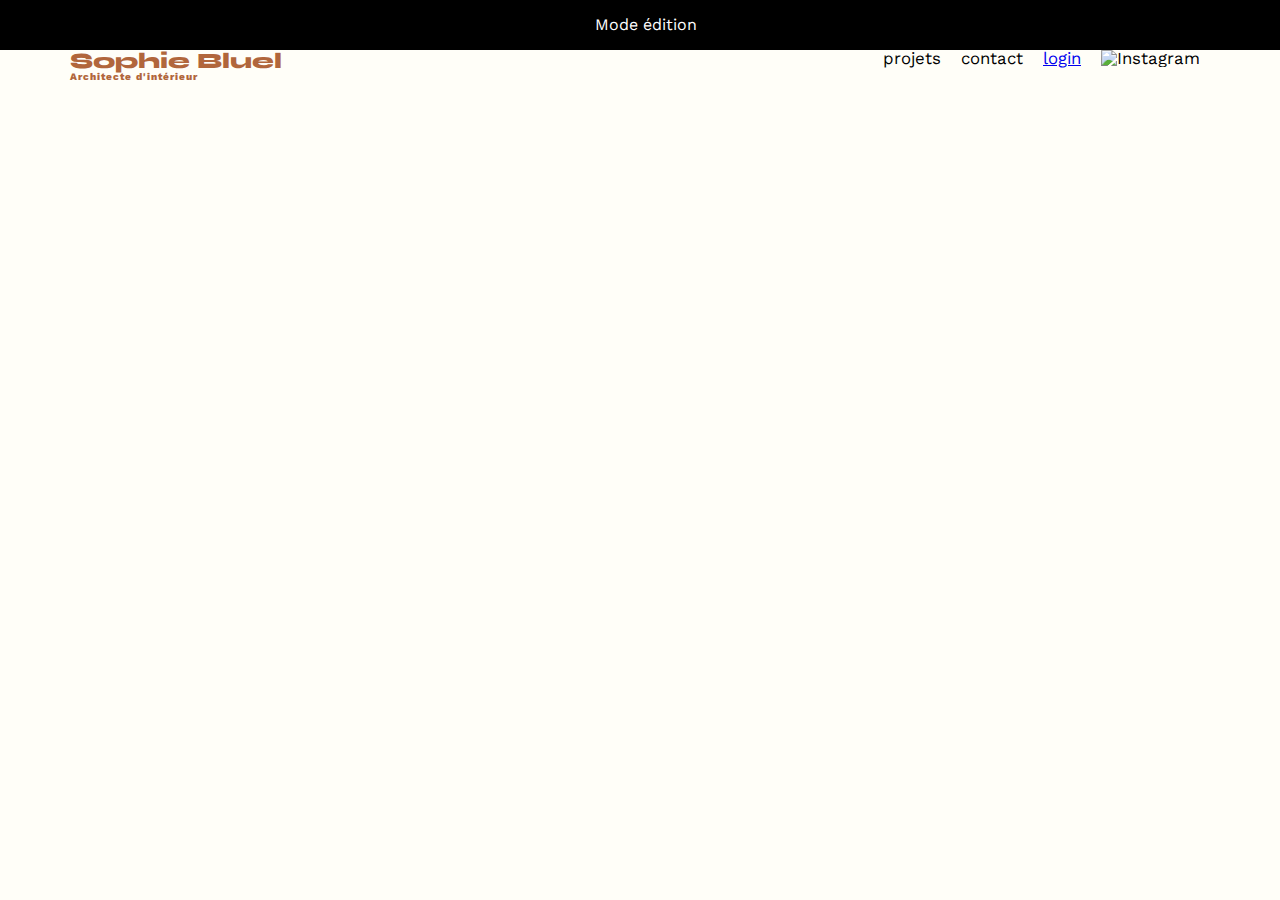
==== FrontEnd/index.html @ 88c57990 "Nouvelle mise à jour concernant les fonctionnalités liées à la modal" ====
<!DOCTYPE html>
<html lang="fr">
<head>
	<meta charset="UTF-8">
	<title>Sophie Bluel - Architecte d'intérieur</title>
	<meta name="viewport" content="width=device-width, initial-scale=1.0">
	<link rel="preconnect" href="https://fonts.googleapis.com">
	<link rel="preconnect" href="https://fonts.gstatic.com" crossorigin>
	<link href="https://fonts.googleapis.com/css2?family=Syne:wght@700;800&family=Work+Sans&display=swap" rel="stylesheet">
	<script src="https://kit.fontawesome.com/cca2fd5ffb.js" crossorigin="anonymous"></script>
	<meta name="description" content="">
	<link rel="stylesheet" href="./assets/style.css">
	<link rel="stylesheet" href="./assets/categories.css">
	<script src="projets.js" defer></script>
</head>
<body>
<header>
	<div class="mode-edition">
		<div class="edition-logo">
			<i class="fa-regular fa-pen-to-square"></i>
			<p>Mode édition</p>
		</div>
	</div> 
		<h1>Sophie Bluel <span>Architecte d'intérieur</span></h1>
		<nav>
			<ul>
				<li>projets</li>
				<li>contact</li>
				<li><a href="/FrontEnd/login.html" id="btn-login">login</a></li>
				<li><img src="./assets/icons/instagram.png" alt="Instagram"></li>
			</ul>
		</nav>
</header>
<div class="modal">
	<div class="modal-content">
		<div class="closeBtn">&times;</div>
		<p>Galerie photo</p>
		<div class="gallery-modal"></div>
		<div class="footer-modal">
	</div>
</div>
<div class="modal2">
	<div class="modal-content2">
		<div class="header-modal">
			<div class="closeBtn">&times;</div>
		</div>
		
		<p>Ajout photo</p>
		<div class="ajout-photo">

		</div>
		<form class="form-modal">
		</form>
		<div class="footer-modal"></div>

	</div>
</div>


<main>
	<section id="introduction">
		<figure>
			<img src="./assets/images/sophie-bluel.png" alt="">
		</figure>
		<article>
			<h2>Designer d'espace</h2>
			<p>Je raconte votre histoire, je valorise vos idées. Je vous accompagne de la conception à la livraison finale du chantier.</p>
			<p>Chaque projet sera étudié en commun, de façon à mettre en valeur les volumes, les matières et les couleurs dans le respect de l’esprit des lieux et le choix adapté des matériaux. Le suivi du chantier sera assuré dans le souci du détail, le respect du planning et du budget.</p>
			<p>En cas de besoin, une équipe pluridisciplinaire peut-être constituée : architecte DPLG, décorateur(trice)</p>
		</article>
	</section>
	<section id="portfolio">
		<div class="modifier-les-projets">
			<h2>Mes projets</h2>
			<div class="btn-modifier">
				<i class="fa-regular fa-pen-to-square"></i>
				<a href="#" class="btn-modal"><p>modifier</p></a>
			</div>
		</div>
		<div class="categories">
			
		</div>
		<div class="gallery">

		</div>
	</section>
	<section id="contact">
		<h2>Contact</h2>
		<p>Vous avez un projet ? Discutons-en !</p>
		<form action="#" method="post">
			<label for="name">Nom</label>
			<input type="text" name="name" id="name">
			<label for="email">Email</label>
			<input type="email" name="email" id="email">
			<label for="message">Message</label>
			<textarea name="message" id="message" cols="30" rows="10"></textarea>
			<input type="submit" value="Envoyer">
		</form>
	</section>
</main>

<footer>
	<nav>
		<ul>
			<li>Mentions Légales</li>
		</ul>
	</nav>
</footer>
</body>
</html>
---- FrontEnd/assets/style.css ----
/* http://meyerweb.com/eric/tools/css/reset/
   v2.0 | 20110126
   License: none (public domain)
*/

html, body, div, span, applet, object, iframe,
h1, h2, h3, h4, h5, h6, p, blockquote, pre,
a, abbr, acronym, address, big, cite, code,
del, dfn, em, img, ins, kbd, q, s, samp,
small, strike, strong, sub, sup, tt, var,
b, u, i, center,
dl, dt, dd, ol, ul, li,
fieldset, form, label, legend,
table, caption, tbody, tfoot, thead, tr, th, td,
article, aside, canvas, details, embed,
figure, figcaption, footer, header, hgroup,
menu, nav, output, ruby, section, summary,
time, mark, audio, video {
	margin: 0;
	padding: 0;
	border: 0;
	font-size: 100%;
	font: inherit;
	vertical-align: baseline;
}
/* HTML5 display-role reset for older browsers */
article, aside, details, figcaption, figure,
footer, header, hgroup, menu, nav, section {
	display: block;
}
body {
	line-height: 1;
}
ol, ul {
	list-style: none;
}
blockquote, q {
	quotes: none;
}
blockquote:before, blockquote:after,
q:before, q:after {
	content: '';
	content: none;
}
table {
	border-collapse: collapse;
	border-spacing: 0;
}
/** end reset css**/
html {
	background-color: #FFFEF8;
}
body {
	max-width: 1140px;
	margin:auto;
	font-family: 'Work Sans' ;
	font-size: 14px;
}
header {
	display: flex;
	justify-content: space-between;
	margin: 50px 0
}
section {
	margin: 50px 0
}
footer {
	height: 40px;
	background: white;
}

h1{
	display: flex;
	flex-direction: column;
	font-family: 'Syne';
	font-size: 22px;
	font-weight: 800;
	color: #B1663C
}

h1 > span {
	font-family: 'Work Sans';
	font-size:10px;
	letter-spacing: 0.1em;
;
}

h2{
	font-family: 'Syne';
	font-weight: 700;
	font-size: 30px;
	color: #1D6154
}
nav ul {
	display: flex;
	align-items: center;
	list-style-type: none;

}
nav li {
	padding: 0 10px;
	font-size: 1.2em;
}

li:hover {
	color: #B1663C;
}
#introduction {
	display: flex;
	align-items: center;
}
#introduction figure {
	flex: 1
}
#introduction img {
	display: block;
	margin: auto;
	width: 80%;
}

#introduction article {
	flex: 1
}
#introduction h2 {
	margin-bottom: 1em;
}

#introduction p {
	margin-bottom: 0.5em;
}
#portfolio h2 {
	text-align: center;
	margin-bottom: 1em;
}
.gallery {
	width: 100%;
	display: grid;
	grid-template-columns: 1fr 1fr 1fr;
	grid-column-gap: 20px;
	grid-row-gap: 20px;
}

.gallery img {
	width: 100%;

}
#contact {
	width: 50%;
margin: auto;
}
#contact > * {
	text-align: center;

}
#contact h2{
	margin-bottom: 20px;
}
#contact form {
	text-align: left;
	margin-top:30px;
	display: flex;
	flex-direction: column;
}

#contact input {
	height: 50px;
	font-size: 1.2em;
	border: none;
	box-shadow: 0px 4px 14px rgba(0, 0, 0, 0.09);
}
#contact label {
	margin: 2em 0 1em 0;
}
#contact textarea {
	border: none;
	box-shadow: 0px 4px 14px rgba(0, 0, 0, 0.09);
}

input[type="submit"]{
	font-family: 'Syne';
	font-weight: 700;
	color: white;
	background-color: #1D6154;
	margin : 2em auto ;
	width: 180px;
	text-align: center;
	border-radius: 60px ;
}

footer nav ul {
	display: flex;
	justify-content: flex-end;
	margin: 2em
}

/** Login css **/

div a {
	color: black;
}

/** Mode édition  **/

header .mode-edition {
	display: flex;
	position: absolute;
	font-family: "Work Sans";
	align-items: center;
	justify-content: center;
	flex-direction: row;
	width: 100%;
	height: 50px;
	gap: 20px;
	background-color: black;
	top: 0;
	left: 0;
	margin-bottom: 30 px;
}

header .edition-logo {
	display: flex;
	flex-direction: row;
	color: #ffffff;
	font-size: 16px;
	gap: 12px;
	cursor: pointer;
}

.modifier-les-projets {
	display: flex;
	flex-direction: row;
	justify-content: center;
	gap: 30px;
}
.btn-modifier {
	display: flex;
	flex-direction: row;
	gap: 10px;
}
.btn-modifier a {
	text-decoration: none;
}

/** MODAL **/ 

.modal, .modal2{
	display: none;
	position: fixed;
	left:0;
	top: 0;
	height: 100%;
	width: 100%;
	overflow: auto;
	background-color: rgb(0, 0, 0,0.5);

}

.modal-content, .modal-content2 {
	display: flex;
	flex-direction: column;
	background-color: #f4f4f4;
	margin:auto;
	padding: 20px;
	border-radius: 10px;
	animation-name: modalopen;
	animation-duration: 0.5s;
}
.modal-content p, .modal-content2 p {
	display: flex;
	justify-content: center;
	font-weight: 700;
	font-size: 20px;
}
.closeBtn {
	text-align: right;
	font-size: 30px;
}
.closeBtn:hover {
	cursor: pointer;
}

@keyframes modalopen {
	from{opacity: 0}
	to {opacity: 1;}
}

.modal-content .gallery-modal {
	display: flex;
	flex-direction: row;
	justify-content: center;
	width: 420px;
	flex-wrap: wrap;
	margin-top: 40px;
	gap: 10px;
}
.gallery-modal i {
	display: flex;
	align-items: center;
}
.containerBin {
	display: flex;
	position: relative;
	display: inline-block;
}
.iconBin {
	position: absolute;
	justify-content: center;
	width: 15px;
	height: 20px;
	top: 10px;
	right: 10px;
	background-color: black;
	color: white;
	border-radius: 5px;
	cursor: pointer;
	
}
.gallery-modal img {
	width: 90px;
	height: 102.57px;
}

.footer-modal {
	display: flex;
	flex-direction: row;
	justify-content: center;
	width: 420px;
	height: 20%;
	margin-top: 40px;
	border-top: 1px solid grey;
}

.footer-modal button {
	margin-top: 30px;
}
.footer-modal button:hover {
	background-color: #1D6154;
	color: #FFFEF8;

}
.footer-modal .btn-ajouter-photo {
	border: 0.5px solid #1D6154;
    border-radius: 60px;
    height: 37px;
	width: 150px;
    font-family: 'Syne';
    font-weight: 700;
    color: #1D6154;
}

/** modal section ajout photo **/ 

.header-modal .fa-arrow-left {
	font-size: 20px;
	cursor: pointer;
}
---- FrontEnd/assets/categories.css ----
.categories {
    display: flex;
    height: 38px;
    flex-direction: row;
    justify-content: center;
    margin-bottom: 30px;
    gap: 15px;
}
.categories button {
    border: 0.5px solid #1D6154;
    border-radius: 60px;
    height: 37px;
    background-color: #FFFEF8;
    font-family: 'Syne';
    font-weight: 700;
    color: #1D6154;
}
.categories .btn-tous {
    width: 100px;
}
.categories .btn-objets {
    width: 100px;
}
.categories .btn-appartements{
    width: 157px;
}
.categories .btn-hotels {
    width: 198px;
}
.categories button:hover {
    background-color: #1D6154;
    color: #FFFEF8
}
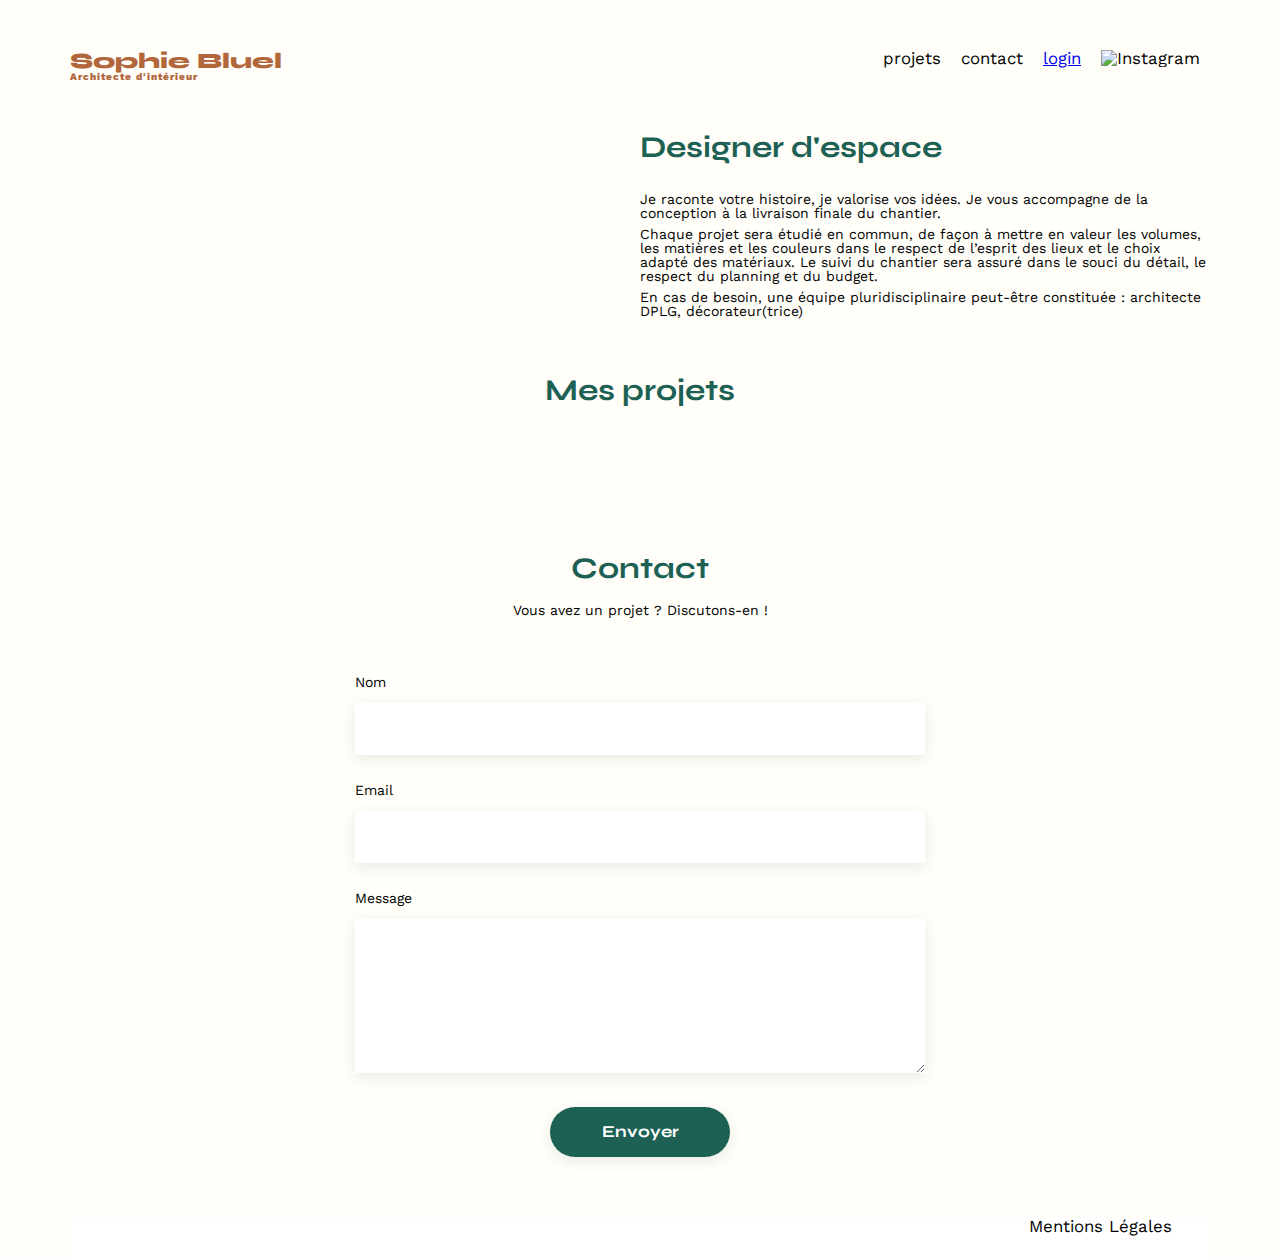
==== commit 76042d79: "nouvelle mise à jour et fonctionnalités" ====
--- a/FrontEnd/index.html
+++ b/FrontEnd/index.html
@@ -13,50 +13,59 @@
 	<link rel="stylesheet" href="./assets/categories.css">
 	<script src="projets.js" defer></script>
 </head>
+
 <body>
 <header>
-	<div class="mode-edition">
-		<div class="edition-logo">
-			<i class="fa-regular fa-pen-to-square"></i>
-			<p>Mode édition</p>
-		</div>
-	</div> 
-		<h1>Sophie Bluel <span>Architecte d'intérieur</span></h1>
-		<nav>
-			<ul>
-				<li>projets</li>
-				<li>contact</li>
-				<li><a href="/FrontEnd/login.html" id="btn-login">login</a></li>
-				<li><img src="./assets/icons/instagram.png" alt="Instagram"></li>
-			</ul>
-		</nav>
+    <div class="mode-edition">
+        <div class="edition-logo">
+            <i class="fa-regular fa-pen-to-square"></i>
+            <p>Mode édition</p>
+        </div>
+    </div> 
+        <h1>Sophie Bluel <span>Architecte d'intérieur</span></h1>
+        <nav>
+            <ul>
+                <li>projets</li>
+                <li>contact</li>
+                <li><a href="/FrontEnd/login.html" id="btn-login">login</a></li>
+                <li><img src="./assets/icons/instagram.png" alt="Instagram"></li>
+            </ul>
+        </nav>
 </header>
 <div class="modal">
-	<div class="modal-content">
-		<div class="closeBtn">&times;</div>
-		<p>Galerie photo</p>
-		<div class="gallery-modal"></div>
-		<div class="footer-modal">
-	</div>
+    <div class="modal-content">
+        <div class="closeBtn">&times;</div>
+        <p>Galerie photo</p>
+        <div class="gallery-modal"></div>
+        <div class="footer-modal"></div>
+    </div>
 </div>
 <div class="modal2">
-	<div class="modal-content2">
-		<div class="header-modal">
-			<div class="closeBtn">&times;</div>
-		</div>
-		
-		<p>Ajout photo</p>
-		<div class="ajout-photo">
-
-		</div>
-		<form class="form-modal">
-		</form>
-		<div class="footer-modal"></div>
-
-	</div>
+    <div class="modal-content2">
+        <div class="header-modal">
+            <div class="closeBtn">&times;</div>
+        </div>
+            
+        <p>Ajout photo</p>
+        <div class="ajout-photo">
+            <div id="labelPhoto">
+                <i class="fa-regular fa-image"></i>
+                <p>jpg, png : 4mo max</p>
+            </div>
+            <div id="picturePreview">
+                <img src="#" id="picturePreviewImg">
+            </div>
+            <form class="form-modal">
+                <input type="file" class="photo" name="photo" id="photo" accept="image/png, image/jpeg" required>
+                <label for="title">Titre</label>
+                <input type="text" id="title" name="title" required>
+                <label for="selectCategory">Catégorie</label>
+                <select id="selectCategory" name="sele"></select>
+            </form>
+        </div>
+        <div class="footer-modal2"></div>
+    </div>
 </div>
-
-
 <main>
 	<section id="introduction">
 		<figure>
@@ -107,4 +116,4 @@
 	</nav>
 </footer>
 </body>
-</html>
+</html>--- a/FrontEnd/assets/style.css
+++ b/FrontEnd/assets/style.css
@@ -202,7 +202,7 @@
 /** Mode édition  **/
 
 header .mode-edition {
-	display: flex;
+	display: none;
 	position: absolute;
 	font-family: "Work Sans";
 	align-items: center;
@@ -233,7 +233,7 @@
 	gap: 30px;
 }
 .btn-modifier {
-	display: flex;
+	display: none;
 	flex-direction: row;
 	gap: 10px;
 }
@@ -354,3 +354,59 @@
 	font-size: 20px;
 	cursor: pointer;
 }
+.modal-content2 .ajout-photo {
+	display: flex;
+	flex-direction: column;
+}
+#labelPhoto {
+	display: flex;
+	flex-direction: column;
+	margin: auto;
+}
+#labelPhoto i {
+	font-size: 50px;
+	color: gray;
+	opacity: 0.5;
+}
+#labelPhoto p {
+	font-size: 15px;
+	color: gray;
+	opacity: 0.5;
+}
+#picturePreview {
+	display: flex;
+	justify-content: center;
+	background-color: #E8F1F6;
+	width: 100%;
+	height: 200px;
+}
+#picturePreview img {
+	height: 100%;
+	width: 50%;
+	object-fit: cover;
+}
+.footer-modal2 {
+	display: flex;
+	flex-direction: row;
+	justify-content: center;
+	width: 100%;
+	border-top: 1px solid gray;
+	margin-top: 20px;
+}
+.footer-modal2 button {
+	margin-top: 30px;
+}
+.footer-modal2 button:hover {
+	background-color: #1D6154;
+	color: #FFFEF8;
+
+}
+.footer-modal2 .btnValider {
+	border: 0.5px solid #1D6154;
+    border-radius: 60px;
+    height: 37px;
+	width: 150px;
+    font-family: 'Syne';
+    font-weight: 700;
+    color: #1D6154;
+}